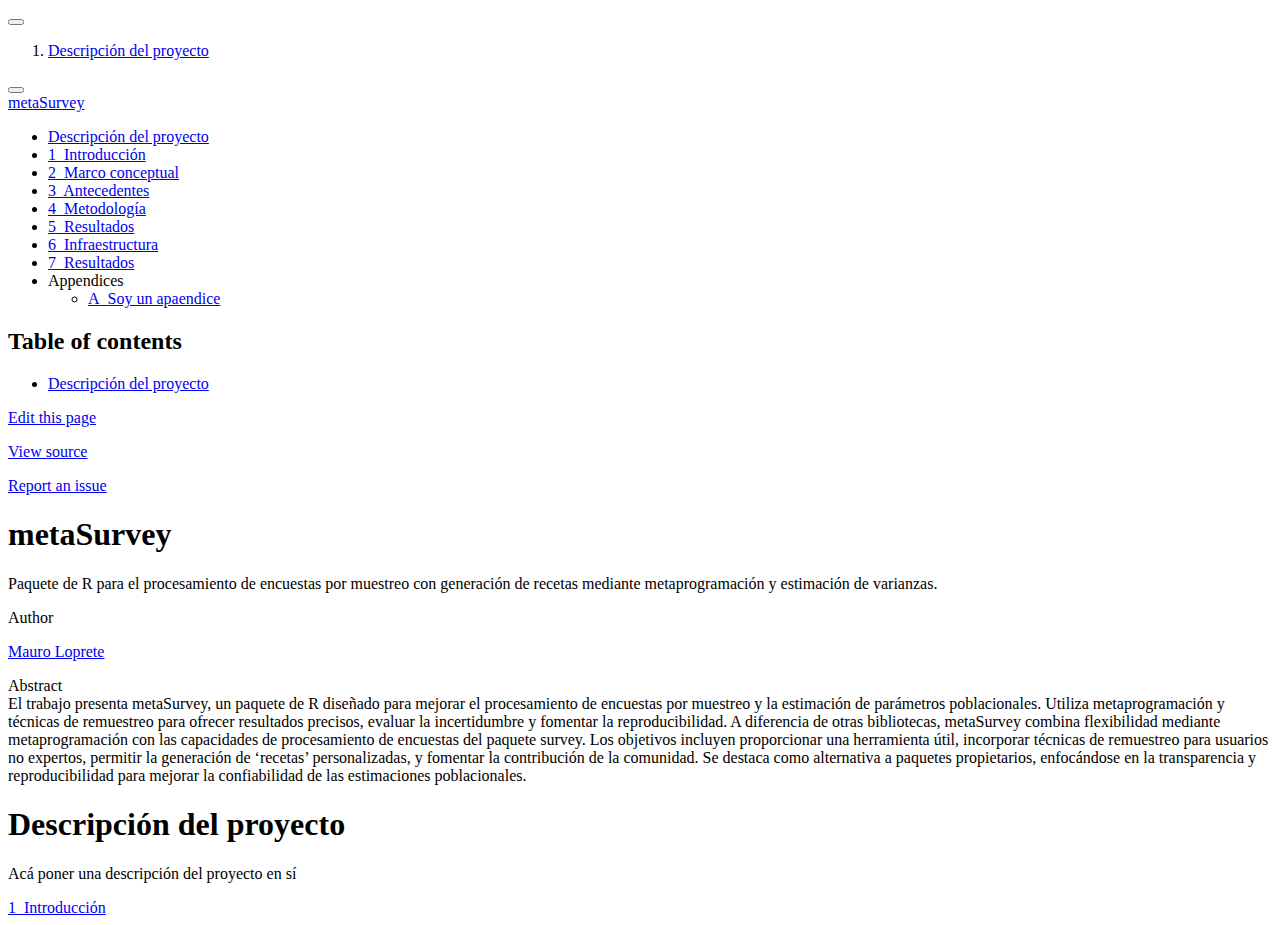
==== output/index.html @ ab483398 "Reestructura de capitulos y plantilla en español" ====
<!DOCTYPE html>
<html xmlns="http://www.w3.org/1999/xhtml" lang="en" xml:lang="en"><head>

<meta charset="utf-8">
<meta name="generator" content="quarto-1.3.433">

<meta name="viewport" content="width=device-width, initial-scale=1.0, user-scalable=yes">

<meta name="author" content="Mauro Loprete">

<title>metaSurvey</title>
<style>
code{white-space: pre-wrap;}
span.smallcaps{font-variant: small-caps;}
div.columns{display: flex; gap: min(4vw, 1.5em);}
div.column{flex: auto; overflow-x: auto;}
div.hanging-indent{margin-left: 1.5em; text-indent: -1.5em;}
ul.task-list{list-style: none;}
ul.task-list li input[type="checkbox"] {
  width: 0.8em;
  margin: 0 0.8em 0.2em -1em; /* quarto-specific, see https://github.com/quarto-dev/quarto-cli/issues/4556 */ 
  vertical-align: middle;
}
</style>


<script src="site_libs/quarto-nav/quarto-nav.js"></script>
<script src="site_libs/quarto-nav/headroom.min.js"></script>
<script src="site_libs/clipboard/clipboard.min.js"></script>
<script src="site_libs/quarto-search/autocomplete.umd.js"></script>
<script src="site_libs/quarto-search/fuse.min.js"></script>
<script src="site_libs/quarto-search/quarto-search.js"></script>
<meta name="quarto:offset" content="./">
<link href="./chapters/chapter1.html" rel="next">
<script src="site_libs/quarto-html/quarto.js"></script>
<script src="site_libs/quarto-html/popper.min.js"></script>
<script src="site_libs/quarto-html/tippy.umd.min.js"></script>
<script src="site_libs/quarto-html/anchor.min.js"></script>
<link href="site_libs/quarto-html/tippy.css" rel="stylesheet">
<link href="site_libs/quarto-html/quarto-syntax-highlighting.css" rel="stylesheet" id="quarto-text-highlighting-styles">
<script src="site_libs/bootstrap/bootstrap.min.js"></script>
<link href="site_libs/bootstrap/bootstrap-icons.css" rel="stylesheet">
<link href="site_libs/bootstrap/bootstrap.min.css" rel="stylesheet" id="quarto-bootstrap" data-mode="light">
<script id="quarto-search-options" type="application/json">{
  "location": "sidebar",
  "copy-button": false,
  "collapse-after": 3,
  "panel-placement": "start",
  "type": "textbox",
  "limit": 20,
  "language": {
    "search-no-results-text": "No results",
    "search-matching-documents-text": "matching documents",
    "search-copy-link-title": "Copy link to search",
    "search-hide-matches-text": "Hide additional matches",
    "search-more-match-text": "more match in this document",
    "search-more-matches-text": "more matches in this document",
    "search-clear-button-title": "Clear",
    "search-detached-cancel-button-title": "Cancel",
    "search-submit-button-title": "Submit",
    "search-label": "Search"
  }
}</script>


</head>

<body class="nav-sidebar floating">

<div id="quarto-search-results"></div>
  <header id="quarto-header" class="headroom fixed-top">
  <nav class="quarto-secondary-nav">
    <div class="container-fluid d-flex">
      <button type="button" class="quarto-btn-toggle btn" data-bs-toggle="collapse" data-bs-target="#quarto-sidebar,#quarto-sidebar-glass" aria-controls="quarto-sidebar" aria-expanded="false" aria-label="Toggle sidebar navigation" onclick="if (window.quartoToggleHeadroom) { window.quartoToggleHeadroom(); }">
        <i class="bi bi-layout-text-sidebar-reverse"></i>
      </button>
      <nav class="quarto-page-breadcrumbs" aria-label="breadcrumb"><ol class="breadcrumb"><li class="breadcrumb-item"><a href="./index.html">Descripción del proyecto</a></li></ol></nav>
      <a class="flex-grow-1" role="button" data-bs-toggle="collapse" data-bs-target="#quarto-sidebar,#quarto-sidebar-glass" aria-controls="quarto-sidebar" aria-expanded="false" aria-label="Toggle sidebar navigation" onclick="if (window.quartoToggleHeadroom) { window.quartoToggleHeadroom(); }">      
      </a>
      <button type="button" class="btn quarto-search-button" aria-label="" onclick="window.quartoOpenSearch();">
        <i class="bi bi-search"></i>
      </button>
    </div>
  </nav>
</header>
<!-- content -->
<div id="quarto-content" class="quarto-container page-columns page-rows-contents page-layout-article">
<!-- sidebar -->
  <nav id="quarto-sidebar" class="sidebar collapse collapse-horizontal sidebar-navigation floating overflow-auto">
    <div class="pt-lg-2 mt-2 text-left sidebar-header">
    <div class="sidebar-title mb-0 py-0">
      <a href="./">metaSurvey</a> 
        <div class="sidebar-tools-main">
    <a href="https://github.com/metaSurveyR" rel="" title="Source Code" class="quarto-navigation-tool px-1" aria-label="Source Code"><i class="bi bi-github"></i></a>
    <a href="./metaSurvey.pdf" rel="" title="Download PDF" class="quarto-navigation-tool px-1" aria-label="Download PDF"><i class="bi bi-file-pdf"></i></a>
</div>
    </div>
      </div>
        <div class="mt-2 flex-shrink-0 align-items-center">
        <div class="sidebar-search">
        <div id="quarto-search" class="" title="Search"></div>
        </div>
        </div>
    <div class="sidebar-menu-container"> 
    <ul class="list-unstyled mt-1">
        <li class="sidebar-item">
  <div class="sidebar-item-container"> 
  <a href="./index.html" class="sidebar-item-text sidebar-link active">
 <span class="menu-text">Descripción del proyecto</span></a>
  </div>
</li>
        <li class="sidebar-item">
  <div class="sidebar-item-container"> 
  <a href="./chapters/chapter1.html" class="sidebar-item-text sidebar-link">
 <span class="menu-text"><span class="chapter-number">1</span>&nbsp; <span class="chapter-title">Introducción</span></span></a>
  </div>
</li>
        <li class="sidebar-item">
  <div class="sidebar-item-container"> 
  <a href="./chapters/chapter2.html" class="sidebar-item-text sidebar-link">
 <span class="menu-text"><span class="chapter-number">2</span>&nbsp; <span class="chapter-title">Marco conceptual</span></span></a>
  </div>
</li>
        <li class="sidebar-item">
  <div class="sidebar-item-container"> 
  <a href="./chapters/chapter3.html" class="sidebar-item-text sidebar-link">
 <span class="menu-text"><span class="chapter-number">3</span>&nbsp; <span class="chapter-title">Antecedentes</span></span></a>
  </div>
</li>
        <li class="sidebar-item">
  <div class="sidebar-item-container"> 
  <a href="./chapters/chapter4.html" class="sidebar-item-text sidebar-link">
 <span class="menu-text"><span class="chapter-number">4</span>&nbsp; <span class="chapter-title">Metodología</span></span></a>
  </div>
</li>
        <li class="sidebar-item">
  <div class="sidebar-item-container"> 
  <a href="./chapters/chapter5.html" class="sidebar-item-text sidebar-link">
 <span class="menu-text"><span class="chapter-number">5</span>&nbsp; <span class="chapter-title">Resultados</span></span></a>
  </div>
</li>
        <li class="sidebar-item">
  <div class="sidebar-item-container"> 
  <a href="./chapters/chapter6.html" class="sidebar-item-text sidebar-link">
 <span class="menu-text"><span class="chapter-number">6</span>&nbsp; <span class="chapter-title">Infraestructura</span></span></a>
  </div>
</li>
        <li class="sidebar-item">
  <div class="sidebar-item-container"> 
  <a href="./chapters/chapter7.html" class="sidebar-item-text sidebar-link">
 <span class="menu-text"><span class="chapter-number">7</span>&nbsp; <span class="chapter-title">Resultados</span></span></a>
  </div>
</li>
        <li class="sidebar-item sidebar-item-section">
      <div class="sidebar-item-container"> 
            <a class="sidebar-item-text sidebar-link text-start" data-bs-toggle="collapse" data-bs-target="#quarto-sidebar-section-1" aria-expanded="true">
 <span class="menu-text">Appendices</span></a>
          <a class="sidebar-item-toggle text-start" data-bs-toggle="collapse" data-bs-target="#quarto-sidebar-section-1" aria-expanded="true" aria-label="Toggle section">
            <i class="bi bi-chevron-right ms-2"></i>
          </a> 
      </div>
      <ul id="quarto-sidebar-section-1" class="collapse list-unstyled sidebar-section depth1 show">  
          <li class="sidebar-item">
  <div class="sidebar-item-container"> 
  <a href="./Appendices/AppendixA.html" class="sidebar-item-text sidebar-link">
 <span class="menu-text"><span class="chapter-number">A</span>&nbsp; <span class="chapter-title">Soy un apaendice</span></span></a>
  </div>
</li>
      </ul>
  </li>
    </ul>
    </div>
</nav>
<div id="quarto-sidebar-glass" data-bs-toggle="collapse" data-bs-target="#quarto-sidebar,#quarto-sidebar-glass"></div>
<!-- margin-sidebar -->
    <div id="quarto-margin-sidebar" class="sidebar margin-sidebar">
        <nav id="TOC" role="doc-toc" class="toc-active">
    <h2 id="toc-title">Table of contents</h2>
   
  <ul>
  <li><a href="#sec-intro" id="toc-sec-intro" class="nav-link active" data-scroll-target="#sec-intro">Descripción del proyecto</a></li>
  </ul>
<div class="toc-actions"><div><i class="bi bi-github"></i></div><div class="action-links"><p><a href="https://github.com/metaSurveyR/edit/main/index.qmd" class="toc-action">Edit this page</a></p><p><a href="https://github.com/metaSurveyR/blob/main/index.qmd" class="toc-action">View source</a></p><p><a href="https://github.com/metaSurveyR/issues/new" class="toc-action">Report an issue</a></p></div></div></nav>
    </div>
<!-- main -->
<main class="content" id="quarto-document-content">

<header id="title-block-header" class="quarto-title-block default">
<div class="quarto-title">
<h1 class="title">metaSurvey</h1>
<p class="subtitle lead">Paquete de R para el procesamiento de encuestas por muestreo con generación de recetas mediante metaprogramación y estimación de varianzas.</p>
</div>



<div class="quarto-title-meta">

    <div>
    <div class="quarto-title-meta-heading">Author</div>
    <div class="quarto-title-meta-contents">
             <p><a href="http://www.janedoe.com">Mauro Loprete</a> </p>
          </div>
  </div>
    
  
    
  </div>
  
<div>
  <div class="abstract">
    <div class="abstract-title">Abstract</div>
    El trabajo presenta metaSurvey, un paquete de R diseñado para mejorar el procesamiento de encuestas por muestreo y la estimación de parámetros poblacionales. Utiliza metaprogramación y técnicas de remuestreo para ofrecer resultados precisos, evaluar la incertidumbre y fomentar la reproducibilidad. A diferencia de otras bibliotecas, metaSurvey combina flexibilidad mediante metaprogramación con las capacidades de procesamiento de encuestas del paquete survey. Los objetivos incluyen proporcionar una herramienta útil, incorporar técnicas de remuestreo para usuarios no expertos, permitir la generación de ‘recetas’ personalizadas, y fomentar la contribución de la comunidad. Se destaca como alternativa a paquetes propietarios, enfocándose en la transparencia y reproducibilidad para mejorar la confiabilidad de las estimaciones poblacionales.
  </div>
</div>

</header>

<section id="sec-intro" class="level1 unnumbered">
<h1 class="unnumbered">Descripción del proyecto</h1>
<p>Acá poner una descripción del proyecto en sí</p>


</section>

</main> <!-- /main -->
<script id="quarto-html-after-body" type="application/javascript">
window.document.addEventListener("DOMContentLoaded", function (event) {
  const toggleBodyColorMode = (bsSheetEl) => {
    const mode = bsSheetEl.getAttribute("data-mode");
    const bodyEl = window.document.querySelector("body");
    if (mode === "dark") {
      bodyEl.classList.add("quarto-dark");
      bodyEl.classList.remove("quarto-light");
    } else {
      bodyEl.classList.add("quarto-light");
      bodyEl.classList.remove("quarto-dark");
    }
  }
  const toggleBodyColorPrimary = () => {
    const bsSheetEl = window.document.querySelector("link#quarto-bootstrap");
    if (bsSheetEl) {
      toggleBodyColorMode(bsSheetEl);
    }
  }
  toggleBodyColorPrimary();  
  const icon = "";
  const anchorJS = new window.AnchorJS();
  anchorJS.options = {
    placement: 'right',
    icon: icon
  };
  anchorJS.add('.anchored');
  const isCodeAnnotation = (el) => {
    for (const clz of el.classList) {
      if (clz.startsWith('code-annotation-')) {                     
        return true;
      }
    }
    return false;
  }
  const clipboard = new window.ClipboardJS('.code-copy-button', {
    text: function(trigger) {
      const codeEl = trigger.previousElementSibling.cloneNode(true);
      for (const childEl of codeEl.children) {
        if (isCodeAnnotation(childEl)) {
          childEl.remove();
        }
      }
      return codeEl.innerText;
    }
  });
  clipboard.on('success', function(e) {
    // button target
    const button = e.trigger;
    // don't keep focus
    button.blur();
    // flash "checked"
    button.classList.add('code-copy-button-checked');
    var currentTitle = button.getAttribute("title");
    button.setAttribute("title", "Copied!");
    let tooltip;
    if (window.bootstrap) {
      button.setAttribute("data-bs-toggle", "tooltip");
      button.setAttribute("data-bs-placement", "left");
      button.setAttribute("data-bs-title", "Copied!");
      tooltip = new bootstrap.Tooltip(button, 
        { trigger: "manual", 
          customClass: "code-copy-button-tooltip",
          offset: [0, -8]});
      tooltip.show();    
    }
    setTimeout(function() {
      if (tooltip) {
        tooltip.hide();
        button.removeAttribute("data-bs-title");
        button.removeAttribute("data-bs-toggle");
        button.removeAttribute("data-bs-placement");
      }
      button.setAttribute("title", currentTitle);
      button.classList.remove('code-copy-button-checked');
    }, 1000);
    // clear code selection
    e.clearSelection();
  });
  function tippyHover(el, contentFn) {
    const config = {
      allowHTML: true,
      content: contentFn,
      maxWidth: 500,
      delay: 100,
      arrow: false,
      appendTo: function(el) {
          return el.parentElement;
      },
      interactive: true,
      interactiveBorder: 10,
      theme: 'quarto',
      placement: 'bottom-start'
    };
    window.tippy(el, config); 
  }
  const noterefs = window.document.querySelectorAll('a[role="doc-noteref"]');
  for (var i=0; i<noterefs.length; i++) {
    const ref = noterefs[i];
    tippyHover(ref, function() {
      // use id or data attribute instead here
      let href = ref.getAttribute('data-footnote-href') || ref.getAttribute('href');
      try { href = new URL(href).hash; } catch {}
      const id = href.replace(/^#\/?/, "");
      const note = window.document.getElementById(id);
      return note.innerHTML;
    });
  }
      let selectedAnnoteEl;
      const selectorForAnnotation = ( cell, annotation) => {
        let cellAttr = 'data-code-cell="' + cell + '"';
        let lineAttr = 'data-code-annotation="' +  annotation + '"';
        const selector = 'span[' + cellAttr + '][' + lineAttr + ']';
        return selector;
      }
      const selectCodeLines = (annoteEl) => {
        const doc = window.document;
        const targetCell = annoteEl.getAttribute("data-target-cell");
        const targetAnnotation = annoteEl.getAttribute("data-target-annotation");
        const annoteSpan = window.document.querySelector(selectorForAnnotation(targetCell, targetAnnotation));
        const lines = annoteSpan.getAttribute("data-code-lines").split(",");
        const lineIds = lines.map((line) => {
          return targetCell + "-" + line;
        })
        let top = null;
        let height = null;
        let parent = null;
        if (lineIds.length > 0) {
            //compute the position of the single el (top and bottom and make a div)
            const el = window.document.getElementById(lineIds[0]);
            top = el.offsetTop;
            height = el.offsetHeight;
            parent = el.parentElement.parentElement;
          if (lineIds.length > 1) {
            const lastEl = window.document.getElementById(lineIds[lineIds.length - 1]);
            const bottom = lastEl.offsetTop + lastEl.offsetHeight;
            height = bottom - top;
          }
          if (top !== null && height !== null && parent !== null) {
            // cook up a div (if necessary) and position it 
            let div = window.document.getElementById("code-annotation-line-highlight");
            if (div === null) {
              div = window.document.createElement("div");
              div.setAttribute("id", "code-annotation-line-highlight");
              div.style.position = 'absolute';
              parent.appendChild(div);
            }
            div.style.top = top - 2 + "px";
            div.style.height = height + 4 + "px";
            let gutterDiv = window.document.getElementById("code-annotation-line-highlight-gutter");
            if (gutterDiv === null) {
              gutterDiv = window.document.createElement("div");
              gutterDiv.setAttribute("id", "code-annotation-line-highlight-gutter");
              gutterDiv.style.position = 'absolute';
              const codeCell = window.document.getElementById(targetCell);
              const gutter = codeCell.querySelector('.code-annotation-gutter');
              gutter.appendChild(gutterDiv);
            }
            gutterDiv.style.top = top - 2 + "px";
            gutterDiv.style.height = height + 4 + "px";
          }
          selectedAnnoteEl = annoteEl;
        }
      };
      const unselectCodeLines = () => {
        const elementsIds = ["code-annotation-line-highlight", "code-annotation-line-highlight-gutter"];
        elementsIds.forEach((elId) => {
          const div = window.document.getElementById(elId);
          if (div) {
            div.remove();
          }
        });
        selectedAnnoteEl = undefined;
      };
      // Attach click handler to the DT
      const annoteDls = window.document.querySelectorAll('dt[data-target-cell]');
      for (const annoteDlNode of annoteDls) {
        annoteDlNode.addEventListener('click', (event) => {
          const clickedEl = event.target;
          if (clickedEl !== selectedAnnoteEl) {
            unselectCodeLines();
            const activeEl = window.document.querySelector('dt[data-target-cell].code-annotation-active');
            if (activeEl) {
              activeEl.classList.remove('code-annotation-active');
            }
            selectCodeLines(clickedEl);
            clickedEl.classList.add('code-annotation-active');
          } else {
            // Unselect the line
            unselectCodeLines();
            clickedEl.classList.remove('code-annotation-active');
          }
        });
      }
  const findCites = (el) => {
    const parentEl = el.parentElement;
    if (parentEl) {
      const cites = parentEl.dataset.cites;
      if (cites) {
        return {
          el,
          cites: cites.split(' ')
        };
      } else {
        return findCites(el.parentElement)
      }
    } else {
      return undefined;
    }
  };
  var bibliorefs = window.document.querySelectorAll('a[role="doc-biblioref"]');
  for (var i=0; i<bibliorefs.length; i++) {
    const ref = bibliorefs[i];
    const citeInfo = findCites(ref);
    if (citeInfo) {
      tippyHover(citeInfo.el, function() {
        var popup = window.document.createElement('div');
        citeInfo.cites.forEach(function(cite) {
          var citeDiv = window.document.createElement('div');
          citeDiv.classList.add('hanging-indent');
          citeDiv.classList.add('csl-entry');
          var biblioDiv = window.document.getElementById('ref-' + cite);
          if (biblioDiv) {
            citeDiv.innerHTML = biblioDiv.innerHTML;
          }
          popup.appendChild(citeDiv);
        });
        return popup.innerHTML;
      });
    }
  }
});
</script>
<nav class="page-navigation">
  <div class="nav-page nav-page-previous">
  </div>
  <div class="nav-page nav-page-next">
      <a href="./chapters/chapter1.html" class="pagination-link">
        <span class="nav-page-text"><span class="chapter-number">1</span>&nbsp; <span class="chapter-title">Introducción</span></span> <i class="bi bi-arrow-right-short"></i>
      </a>
  </div>
</nav>
</div> <!-- /content -->



</body></html>
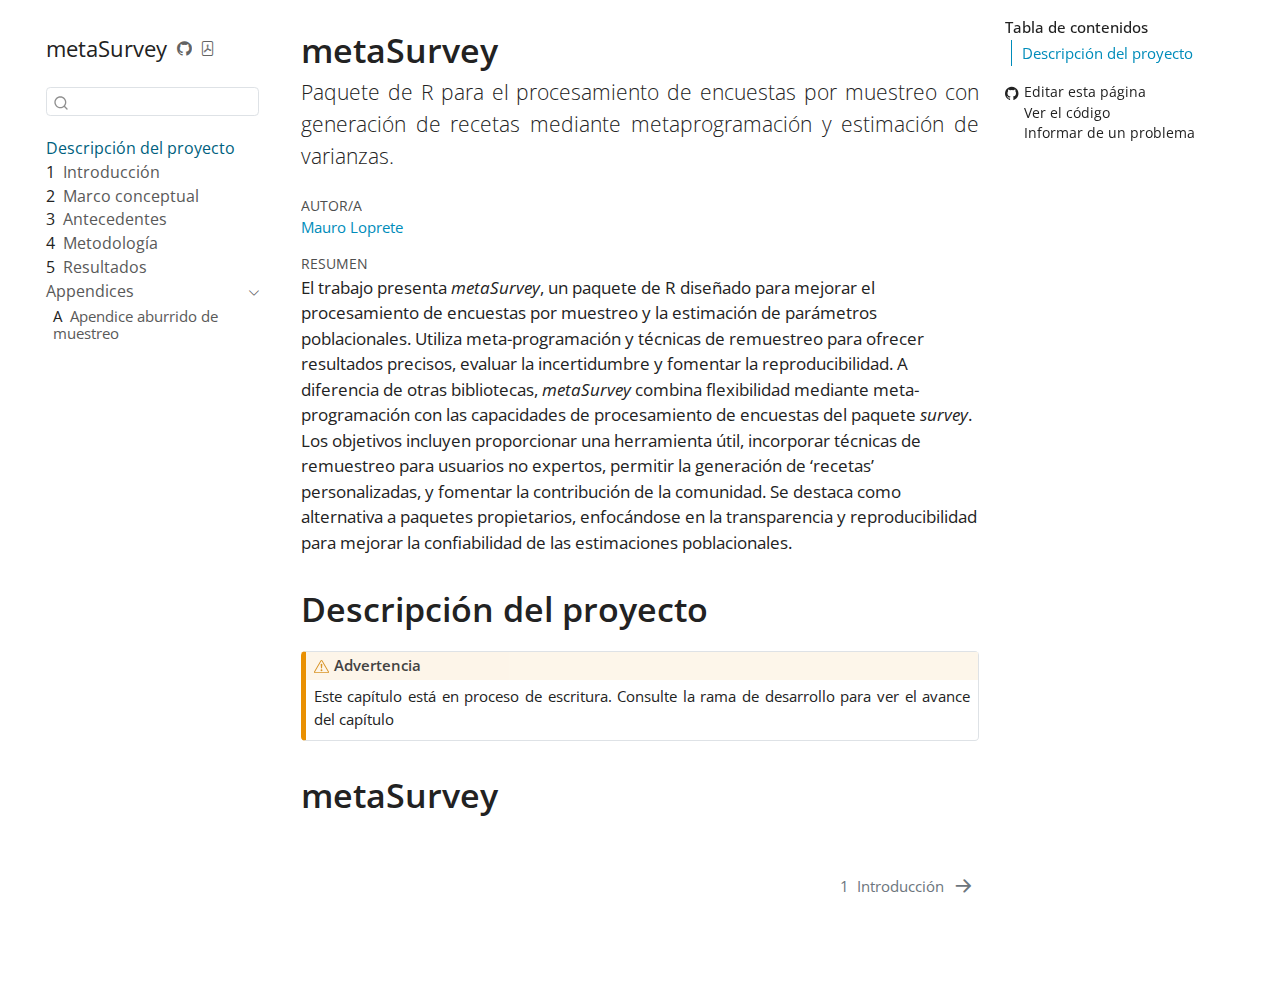
==== commit 5741115b: "Correcciones" ====
--- a/output/index.html
+++ b/output/index.html
@@ -1,8 +1,8 @@
 <!DOCTYPE html>
-<html xmlns="http://www.w3.org/1999/xhtml" lang="en" xml:lang="en"><head>
+<html xmlns="http://www.w3.org/1999/xhtml" lang="es" xml:lang="es"><head>
 
 <meta charset="utf-8">
-<meta name="generator" content="quarto-1.3.433">
+<meta name="generator" content="quarto-1.5.55">
 
 <meta name="viewport" content="width=device-width, initial-scale=1.0, user-scalable=yes">
 
@@ -47,18 +47,25 @@
   "collapse-after": 3,
   "panel-placement": "start",
   "type": "textbox",
-  "limit": 20,
+  "limit": 50,
+  "keyboard-shortcut": [
+    "f",
+    "/",
+    "s"
+  ],
+  "show-item-context": false,
   "language": {
-    "search-no-results-text": "No results",
-    "search-matching-documents-text": "matching documents",
-    "search-copy-link-title": "Copy link to search",
-    "search-hide-matches-text": "Hide additional matches",
-    "search-more-match-text": "more match in this document",
-    "search-more-matches-text": "more matches in this document",
-    "search-clear-button-title": "Clear",
-    "search-detached-cancel-button-title": "Cancel",
-    "search-submit-button-title": "Submit",
-    "search-label": "Search"
+    "search-no-results-text": "Sin resultados",
+    "search-matching-documents-text": "documentos encontrados",
+    "search-copy-link-title": "Copiar el enlace en la búsqueda",
+    "search-hide-matches-text": "Ocultar resultados adicionales",
+    "search-more-match-text": "resultado adicional en este documento",
+    "search-more-matches-text": "resultados adicionales en este documento",
+    "search-clear-button-title": "Borrar",
+    "search-text-placeholder": "",
+    "search-detached-cancel-button-title": "Cancelar",
+    "search-submit-button-title": "Enviar",
+    "search-label": "Buscar"
   }
 }</script>
 
@@ -71,13 +78,13 @@
   <header id="quarto-header" class="headroom fixed-top">
   <nav class="quarto-secondary-nav">
     <div class="container-fluid d-flex">
-      <button type="button" class="quarto-btn-toggle btn" data-bs-toggle="collapse" data-bs-target="#quarto-sidebar,#quarto-sidebar-glass" aria-controls="quarto-sidebar" aria-expanded="false" aria-label="Toggle sidebar navigation" onclick="if (window.quartoToggleHeadroom) { window.quartoToggleHeadroom(); }">
+      <button type="button" class="quarto-btn-toggle btn" data-bs-toggle="collapse" role="button" data-bs-target=".quarto-sidebar-collapse-item" aria-controls="quarto-sidebar" aria-expanded="false" aria-label="Alternar barra lateral" onclick="if (window.quartoToggleHeadroom) { window.quartoToggleHeadroom(); }">
         <i class="bi bi-layout-text-sidebar-reverse"></i>
       </button>
-      <nav class="quarto-page-breadcrumbs" aria-label="breadcrumb"><ol class="breadcrumb"><li class="breadcrumb-item"><a href="./index.html">Descripción del proyecto</a></li></ol></nav>
-      <a class="flex-grow-1" role="button" data-bs-toggle="collapse" data-bs-target="#quarto-sidebar,#quarto-sidebar-glass" aria-controls="quarto-sidebar" aria-expanded="false" aria-label="Toggle sidebar navigation" onclick="if (window.quartoToggleHeadroom) { window.quartoToggleHeadroom(); }">      
-      </a>
-      <button type="button" class="btn quarto-search-button" aria-label="" onclick="window.quartoOpenSearch();">
+        <nav class="quarto-page-breadcrumbs" aria-label="breadcrumb"><ol class="breadcrumb"><li class="breadcrumb-item"><a href="./index.html">Descripción del proyecto</a></li></ol></nav>
+        <a class="flex-grow-1" role="navigation" data-bs-toggle="collapse" data-bs-target=".quarto-sidebar-collapse-item" aria-controls="quarto-sidebar" aria-expanded="false" aria-label="Alternar barra lateral" onclick="if (window.quartoToggleHeadroom) { window.quartoToggleHeadroom(); }">      
+        </a>
+      <button type="button" class="btn quarto-search-button" aria-label="Buscar" onclick="window.quartoOpenSearch();">
         <i class="bi bi-search"></i>
       </button>
     </div>
@@ -86,19 +93,19 @@
 <!-- content -->
 <div id="quarto-content" class="quarto-container page-columns page-rows-contents page-layout-article">
 <!-- sidebar -->
-  <nav id="quarto-sidebar" class="sidebar collapse collapse-horizontal sidebar-navigation floating overflow-auto">
+  <nav id="quarto-sidebar" class="sidebar collapse collapse-horizontal quarto-sidebar-collapse-item sidebar-navigation floating overflow-auto">
     <div class="pt-lg-2 mt-2 text-left sidebar-header">
     <div class="sidebar-title mb-0 py-0">
       <a href="./">metaSurvey</a> 
         <div class="sidebar-tools-main">
-    <a href="https://github.com/metaSurveyR" rel="" title="Source Code" class="quarto-navigation-tool px-1" aria-label="Source Code"><i class="bi bi-github"></i></a>
-    <a href="./metaSurvey.pdf" rel="" title="Download PDF" class="quarto-navigation-tool px-1" aria-label="Download PDF"><i class="bi bi-file-pdf"></i></a>
+    <a href="https://github.com/metaSurveyR/informe_tfg" title="Source Code" class="quarto-navigation-tool px-1" aria-label="Source Code"><i class="bi bi-github"></i></a>
+    <a href="./metaSurvey.pdf" title="Download PDF" class="quarto-navigation-tool px-1" aria-label="Download PDF"><i class="bi bi-file-pdf"></i></a>
 </div>
     </div>
       </div>
         <div class="mt-2 flex-shrink-0 align-items-center">
         <div class="sidebar-search">
-        <div id="quarto-search" class="" title="Search"></div>
+        <div id="quarto-search" class="" title="Buscar"></div>
         </div>
         </div>
     <div class="sidebar-menu-container"> 
@@ -139,23 +146,11 @@
  <span class="menu-text"><span class="chapter-number">5</span>&nbsp; <span class="chapter-title">Resultados</span></span></a>
   </div>
 </li>
-        <li class="sidebar-item">
-  <div class="sidebar-item-container"> 
-  <a href="./chapters/chapter6.html" class="sidebar-item-text sidebar-link">
- <span class="menu-text"><span class="chapter-number">6</span>&nbsp; <span class="chapter-title">Infraestructura</span></span></a>
-  </div>
-</li>
-        <li class="sidebar-item">
-  <div class="sidebar-item-container"> 
-  <a href="./chapters/chapter7.html" class="sidebar-item-text sidebar-link">
- <span class="menu-text"><span class="chapter-number">7</span>&nbsp; <span class="chapter-title">Resultados</span></span></a>
-  </div>
-</li>
         <li class="sidebar-item sidebar-item-section">
       <div class="sidebar-item-container"> 
-            <a class="sidebar-item-text sidebar-link text-start" data-bs-toggle="collapse" data-bs-target="#quarto-sidebar-section-1" aria-expanded="true">
+            <a class="sidebar-item-text sidebar-link text-start" data-bs-toggle="collapse" data-bs-target="#quarto-sidebar-section-1" role="navigation" aria-expanded="true">
  <span class="menu-text">Appendices</span></a>
-          <a class="sidebar-item-toggle text-start" data-bs-toggle="collapse" data-bs-target="#quarto-sidebar-section-1" aria-expanded="true" aria-label="Toggle section">
+          <a class="sidebar-item-toggle text-start" data-bs-toggle="collapse" data-bs-target="#quarto-sidebar-section-1" role="navigation" aria-expanded="true" aria-label="Alternar sección">
             <i class="bi bi-chevron-right ms-2"></i>
           </a> 
       </div>
@@ -163,7 +158,7 @@
           <li class="sidebar-item">
   <div class="sidebar-item-container"> 
   <a href="./Appendices/AppendixA.html" class="sidebar-item-text sidebar-link">
- <span class="menu-text"><span class="chapter-number">A</span>&nbsp; <span class="chapter-title">Soy un apaendice</span></span></a>
+ <span class="menu-text"><span class="chapter-number">A</span>&nbsp; <span class="chapter-title">Apendice aburrido de muestreo</span></span></a>
   </div>
 </li>
       </ul>
@@ -171,16 +166,16 @@
     </ul>
     </div>
 </nav>
-<div id="quarto-sidebar-glass" data-bs-toggle="collapse" data-bs-target="#quarto-sidebar,#quarto-sidebar-glass"></div>
+<div id="quarto-sidebar-glass" class="quarto-sidebar-collapse-item" data-bs-toggle="collapse" data-bs-target=".quarto-sidebar-collapse-item"></div>
 <!-- margin-sidebar -->
     <div id="quarto-margin-sidebar" class="sidebar margin-sidebar">
         <nav id="TOC" role="doc-toc" class="toc-active">
-    <h2 id="toc-title">Table of contents</h2>
+    <h2 id="toc-title">Tabla de contenidos</h2>
    
   <ul>
   <li><a href="#sec-intro" id="toc-sec-intro" class="nav-link active" data-scroll-target="#sec-intro">Descripción del proyecto</a></li>
   </ul>
-<div class="toc-actions"><div><i class="bi bi-github"></i></div><div class="action-links"><p><a href="https://github.com/metaSurveyR/edit/main/index.qmd" class="toc-action">Edit this page</a></p><p><a href="https://github.com/metaSurveyR/blob/main/index.qmd" class="toc-action">View source</a></p><p><a href="https://github.com/metaSurveyR/issues/new" class="toc-action">Report an issue</a></p></div></div></nav>
+<div class="toc-actions"><ul><li><a href="https://github.com/metaSurveyR/informe_tfg/edit/main/index.qmd" class="toc-action"><i class="bi bi-github"></i>Editar esta página</a></li><li><a href="https://github.com/metaSurveyR/informe_tfg/blob/main/index.qmd" class="toc-action"><i class="bi empty"></i>Ver el código</a></li><li><a href="https://github.com/metaSurveyR/informe_tfg/issues/new" class="toc-action"><i class="bi empty"></i>Informar de un problema</a></li></ul></div></nav>
     </div>
 <!-- main -->
 <main class="content" id="quarto-document-content">
@@ -196,9 +191,9 @@
 <div class="quarto-title-meta">
 
     <div>
-    <div class="quarto-title-meta-heading">Author</div>
+    <div class="quarto-title-meta-heading">Autor/a</div>
     <div class="quarto-title-meta-contents">
-             <p><a href="http://www.janedoe.com">Mauro Loprete</a> </p>
+             <p><a href="www.mauroloprete.com">Mauro Loprete</a> </p>
           </div>
   </div>
     
@@ -208,16 +203,44 @@
   
 <div>
   <div class="abstract">
-    <div class="abstract-title">Abstract</div>
-    El trabajo presenta metaSurvey, un paquete de R diseñado para mejorar el procesamiento de encuestas por muestreo y la estimación de parámetros poblacionales. Utiliza metaprogramación y técnicas de remuestreo para ofrecer resultados precisos, evaluar la incertidumbre y fomentar la reproducibilidad. A diferencia de otras bibliotecas, metaSurvey combina flexibilidad mediante metaprogramación con las capacidades de procesamiento de encuestas del paquete survey. Los objetivos incluyen proporcionar una herramienta útil, incorporar técnicas de remuestreo para usuarios no expertos, permitir la generación de ‘recetas’ personalizadas, y fomentar la contribución de la comunidad. Se destaca como alternativa a paquetes propietarios, enfocándose en la transparencia y reproducibilidad para mejorar la confiabilidad de las estimaciones poblacionales.
-  </div>
-</div>
+    <div class="block-title">Resumen</div>
+    El trabajo presenta <em>metaSurvey</em>, un paquete de R diseñado para mejorar el procesamiento de encuestas por muestreo y la estimación de parámetros poblacionales. Utiliza meta-programación y técnicas de remuestreo para ofrecer resultados precisos, evaluar la incertidumbre y fomentar la reproducibilidad. A diferencia de otras bibliotecas, <em>metaSurvey</em> combina flexibilidad mediante meta-programación con las capacidades de procesamiento de encuestas del paquete <em>survey</em>. Los objetivos incluyen proporcionar una herramienta útil, incorporar técnicas de remuestreo para usuarios no expertos, permitir la generación de ‘recetas’ personalizadas, y fomentar la contribución de la comunidad. Se destaca como alternativa a paquetes propietarios, enfocándose en la transparencia y reproducibilidad para mejorar la confiabilidad de las estimaciones poblacionales.
+  </div>
+</div>
+
 
 </header>
 
+
+<div class="cell">
+<style type="text/css">
+p {
+  text-align: justify
+}
+</style>
+</div>
 <section id="sec-intro" class="level1 unnumbered">
 <h1 class="unnumbered">Descripción del proyecto</h1>
-<p>Acá poner una descripción del proyecto en sí</p>
+<div class="status">
+<div class="callout callout-style-default callout-warning callout-titled">
+<div class="callout-header d-flex align-content-center">
+<div class="callout-icon-container">
+<i class="callout-icon"></i>
+</div>
+<div class="callout-title-container flex-fill">
+Advertencia
+</div>
+</div>
+<div class="callout-body-container callout-body">
+<p>Este capítulo está en proceso de escritura. Consulte la rama de desarrollo para ver el avance del capítulo</p>
+</div>
+</div>
+</div>
+<div id="readme-content">
+<h1 id="metasurvey">
+metaSurvey
+</h1>
+</div>
 
 
 </section>
@@ -258,18 +281,7 @@
     }
     return false;
   }
-  const clipboard = new window.ClipboardJS('.code-copy-button', {
-    text: function(trigger) {
-      const codeEl = trigger.previousElementSibling.cloneNode(true);
-      for (const childEl of codeEl.children) {
-        if (isCodeAnnotation(childEl)) {
-          childEl.remove();
-        }
-      }
-      return codeEl.innerText;
-    }
-  });
-  clipboard.on('success', function(e) {
+  const onCopySuccess = function(e) {
     // button target
     const button = e.trigger;
     // don't keep focus
@@ -277,12 +289,12 @@
     // flash "checked"
     button.classList.add('code-copy-button-checked');
     var currentTitle = button.getAttribute("title");
-    button.setAttribute("title", "Copied!");
+    button.setAttribute("title", "Copiado");
     let tooltip;
     if (window.bootstrap) {
       button.setAttribute("data-bs-toggle", "tooltip");
       button.setAttribute("data-bs-placement", "left");
-      button.setAttribute("data-bs-title", "Copied!");
+      button.setAttribute("data-bs-title", "Copiado");
       tooltip = new bootstrap.Tooltip(button, 
         { trigger: "manual", 
           customClass: "code-copy-button-tooltip",
@@ -301,11 +313,50 @@
     }, 1000);
     // clear code selection
     e.clearSelection();
+  }
+  const getTextToCopy = function(trigger) {
+      const codeEl = trigger.previousElementSibling.cloneNode(true);
+      for (const childEl of codeEl.children) {
+        if (isCodeAnnotation(childEl)) {
+          childEl.remove();
+        }
+      }
+      return codeEl.innerText;
+  }
+  const clipboard = new window.ClipboardJS('.code-copy-button:not([data-in-quarto-modal])', {
+    text: getTextToCopy
   });
-  function tippyHover(el, contentFn) {
+  clipboard.on('success', onCopySuccess);
+  if (window.document.getElementById('quarto-embedded-source-code-modal')) {
+    // For code content inside modals, clipBoardJS needs to be initialized with a container option
+    // TODO: Check when it could be a function (https://github.com/zenorocha/clipboard.js/issues/860)
+    const clipboardModal = new window.ClipboardJS('.code-copy-button[data-in-quarto-modal]', {
+      text: getTextToCopy,
+      container: window.document.getElementById('quarto-embedded-source-code-modal')
+    });
+    clipboardModal.on('success', onCopySuccess);
+  }
+    var localhostRegex = new RegExp(/^(?:http|https):\/\/localhost\:?[0-9]*\//);
+    var mailtoRegex = new RegExp(/^mailto:/);
+      var filterRegex = new RegExp("https:\/\/github\.com\/metaSurveyR\/metaSurvey");
+    var isInternal = (href) => {
+        return filterRegex.test(href) || localhostRegex.test(href) || mailtoRegex.test(href);
+    }
+    // Inspect non-navigation links and adorn them if external
+ 	var links = window.document.querySelectorAll('a[href]:not(.nav-link):not(.navbar-brand):not(.toc-action):not(.sidebar-link):not(.sidebar-item-toggle):not(.pagination-link):not(.no-external):not([aria-hidden]):not(.dropdown-item):not(.quarto-navigation-tool):not(.about-link)');
+    for (var i=0; i<links.length; i++) {
+      const link = links[i];
+      if (!isInternal(link.href)) {
+        // undo the damage that might have been done by quarto-nav.js in the case of
+        // links that we want to consider external
+        if (link.dataset.originalHref !== undefined) {
+          link.href = link.dataset.originalHref;
+        }
+      }
+    }
+  function tippyHover(el, contentFn, onTriggerFn, onUntriggerFn) {
     const config = {
       allowHTML: true,
-      content: contentFn,
       maxWidth: 500,
       delay: 100,
       arrow: false,
@@ -315,8 +366,17 @@
       interactive: true,
       interactiveBorder: 10,
       theme: 'quarto',
-      placement: 'bottom-start'
+      placement: 'bottom-start',
     };
+    if (contentFn) {
+      config.content = contentFn;
+    }
+    if (onTriggerFn) {
+      config.onTrigger = onTriggerFn;
+    }
+    if (onUntriggerFn) {
+      config.onUntrigger = onUntriggerFn;
+    }
     window.tippy(el, config); 
   }
   const noterefs = window.document.querySelectorAll('a[role="doc-noteref"]');
@@ -328,7 +388,130 @@
       try { href = new URL(href).hash; } catch {}
       const id = href.replace(/^#\/?/, "");
       const note = window.document.getElementById(id);
-      return note.innerHTML;
+      if (note) {
+        return note.innerHTML;
+      } else {
+        return "";
+      }
+    });
+  }
+  const xrefs = window.document.querySelectorAll('a.quarto-xref');
+  const processXRef = (id, note) => {
+    // Strip column container classes
+    const stripColumnClz = (el) => {
+      el.classList.remove("page-full", "page-columns");
+      if (el.children) {
+        for (const child of el.children) {
+          stripColumnClz(child);
+        }
+      }
+    }
+    stripColumnClz(note)
+    if (id === null || id.startsWith('sec-')) {
+      // Special case sections, only their first couple elements
+      const container = document.createElement("div");
+      if (note.children && note.children.length > 2) {
+        container.appendChild(note.children[0].cloneNode(true));
+        for (let i = 1; i < note.children.length; i++) {
+          const child = note.children[i];
+          if (child.tagName === "P" && child.innerText === "") {
+            continue;
+          } else {
+            container.appendChild(child.cloneNode(true));
+            break;
+          }
+        }
+        if (window.Quarto?.typesetMath) {
+          window.Quarto.typesetMath(container);
+        }
+        return container.innerHTML
+      } else {
+        if (window.Quarto?.typesetMath) {
+          window.Quarto.typesetMath(note);
+        }
+        return note.innerHTML;
+      }
+    } else {
+      // Remove any anchor links if they are present
+      const anchorLink = note.querySelector('a.anchorjs-link');
+      if (anchorLink) {
+        anchorLink.remove();
+      }
+      if (window.Quarto?.typesetMath) {
+        window.Quarto.typesetMath(note);
+      }
+      // TODO in 1.5, we should make sure this works without a callout special case
+      if (note.classList.contains("callout")) {
+        return note.outerHTML;
+      } else {
+        return note.innerHTML;
+      }
+    }
+  }
+  for (var i=0; i<xrefs.length; i++) {
+    const xref = xrefs[i];
+    tippyHover(xref, undefined, function(instance) {
+      instance.disable();
+      let url = xref.getAttribute('href');
+      let hash = undefined; 
+      if (url.startsWith('#')) {
+        hash = url;
+      } else {
+        try { hash = new URL(url).hash; } catch {}
+      }
+      if (hash) {
+        const id = hash.replace(/^#\/?/, "");
+        const note = window.document.getElementById(id);
+        if (note !== null) {
+          try {
+            const html = processXRef(id, note.cloneNode(true));
+            instance.setContent(html);
+          } finally {
+            instance.enable();
+            instance.show();
+          }
+        } else {
+          // See if we can fetch this
+          fetch(url.split('#')[0])
+          .then(res => res.text())
+          .then(html => {
+            const parser = new DOMParser();
+            const htmlDoc = parser.parseFromString(html, "text/html");
+            const note = htmlDoc.getElementById(id);
+            if (note !== null) {
+              const html = processXRef(id, note);
+              instance.setContent(html);
+            } 
+          }).finally(() => {
+            instance.enable();
+            instance.show();
+          });
+        }
+      } else {
+        // See if we can fetch a full url (with no hash to target)
+        // This is a special case and we should probably do some content thinning / targeting
+        fetch(url)
+        .then(res => res.text())
+        .then(html => {
+          const parser = new DOMParser();
+          const htmlDoc = parser.parseFromString(html, "text/html");
+          const note = htmlDoc.querySelector('main.content');
+          if (note !== null) {
+            // This should only happen for chapter cross references
+            // (since there is no id in the URL)
+            // remove the first header
+            if (note.children.length > 0 && note.children[0].tagName === "HEADER") {
+              note.children[0].remove();
+            }
+            const html = processXRef(null, note);
+            instance.setContent(html);
+          } 
+        }).finally(() => {
+          instance.enable();
+          instance.show();
+        });
+      }
+    }, function(instance) {
     });
   }
       let selectedAnnoteEl;
@@ -372,6 +555,7 @@
             }
             div.style.top = top - 2 + "px";
             div.style.height = height + 4 + "px";
+            div.style.left = 0;
             let gutterDiv = window.document.getElementById("code-annotation-line-highlight-gutter");
             if (gutterDiv === null) {
               gutterDiv = window.document.createElement("div");
@@ -397,6 +581,32 @@
         });
         selectedAnnoteEl = undefined;
       };
+        // Handle positioning of the toggle
+    window.addEventListener(
+      "resize",
+      throttle(() => {
+        elRect = undefined;
+        if (selectedAnnoteEl) {
+          selectCodeLines(selectedAnnoteEl);
+        }
+      }, 10)
+    );
+    function throttle(fn, ms) {
+    let throttle = false;
+    let timer;
+      return (...args) => {
+        if(!throttle) { // first call gets through
+            fn.apply(this, args);
+            throttle = true;
+        } else { // all the others get throttled
+            if(timer) clearTimeout(timer); // cancel #2
+            timer = setTimeout(() => {
+              fn.apply(this, args);
+              timer = throttle = false;
+            }, ms);
+        }
+      };
+    }
       // Attach click handler to the DT
       const annoteDls = window.document.querySelectorAll('dt[data-target-cell]');
       for (const annoteDlNode of annoteDls) {
@@ -460,7 +670,7 @@
   <div class="nav-page nav-page-previous">
   </div>
   <div class="nav-page nav-page-next">
-      <a href="./chapters/chapter1.html" class="pagination-link">
+      <a href="./chapters/chapter1.html" class="pagination-link" aria-label="Introducción">
         <span class="nav-page-text"><span class="chapter-number">1</span>&nbsp; <span class="chapter-title">Introducción</span></span> <i class="bi bi-arrow-right-short"></i>
       </a>
   </div>
@@ -469,4 +679,5 @@
 
 
 
-</body></html>+
+<footer class="footer"><div class="nav-footer"><div class="nav-footer-center"><div class="toc-actions d-sm-block d-md-none"><ul><li><a href="https://github.com/metaSurveyR/informe_tfg/edit/main/index.qmd" class="toc-action"><i class="bi bi-github"></i>Editar esta página</a></li><li><a href="https://github.com/metaSurveyR/informe_tfg/blob/main/index.qmd" class="toc-action"><i class="bi empty"></i>Ver el código</a></li><li><a href="https://github.com/metaSurveyR/informe_tfg/issues/new" class="toc-action"><i class="bi empty"></i>Informar de un problema</a></li></ul></div></div></div></footer></body></html>--- a/output/site_libs/quarto-html/quarto-syntax-highlighting.css
+++ b/output/site_libs/quarto-html/quarto-syntax-highlighting.css
@@ -0,0 +1,205 @@
+/* quarto syntax highlight colors */
+:root {
+  --quarto-hl-ot-color: #003B4F;
+  --quarto-hl-at-color: #657422;
+  --quarto-hl-ss-color: #20794D;
+  --quarto-hl-an-color: #5E5E5E;
+  --quarto-hl-fu-color: #4758AB;
+  --quarto-hl-st-color: #20794D;
+  --quarto-hl-cf-color: #003B4F;
+  --quarto-hl-op-color: #5E5E5E;
+  --quarto-hl-er-color: #AD0000;
+  --quarto-hl-bn-color: #AD0000;
+  --quarto-hl-al-color: #AD0000;
+  --quarto-hl-va-color: #111111;
+  --quarto-hl-bu-color: inherit;
+  --quarto-hl-ex-color: inherit;
+  --quarto-hl-pp-color: #AD0000;
+  --quarto-hl-in-color: #5E5E5E;
+  --quarto-hl-vs-color: #20794D;
+  --quarto-hl-wa-color: #5E5E5E;
+  --quarto-hl-do-color: #5E5E5E;
+  --quarto-hl-im-color: #00769E;
+  --quarto-hl-ch-color: #20794D;
+  --quarto-hl-dt-color: #AD0000;
+  --quarto-hl-fl-color: #AD0000;
+  --quarto-hl-co-color: #5E5E5E;
+  --quarto-hl-cv-color: #5E5E5E;
+  --quarto-hl-cn-color: #8f5902;
+  --quarto-hl-sc-color: #5E5E5E;
+  --quarto-hl-dv-color: #AD0000;
+  --quarto-hl-kw-color: #003B4F;
+}
+
+/* other quarto variables */
+:root {
+  --quarto-font-monospace: SFMono-Regular, Menlo, Monaco, Consolas, "Liberation Mono", "Courier New", monospace;
+}
+
+pre > code.sourceCode > span {
+  color: #003B4F;
+}
+
+code span {
+  color: #003B4F;
+}
+
+code.sourceCode > span {
+  color: #003B4F;
+}
+
+div.sourceCode,
+div.sourceCode pre.sourceCode {
+  color: #003B4F;
+}
+
+code span.ot {
+  color: #003B4F;
+  font-style: inherit;
+}
+
+code span.at {
+  color: #657422;
+  font-style: inherit;
+}
+
+code span.ss {
+  color: #20794D;
+  font-style: inherit;
+}
+
+code span.an {
+  color: #5E5E5E;
+  font-style: inherit;
+}
+
+code span.fu {
+  color: #4758AB;
+  font-style: inherit;
+}
+
+code span.st {
+  color: #20794D;
+  font-style: inherit;
+}
+
+code span.cf {
+  color: #003B4F;
+  font-weight: bold;
+  font-style: inherit;
+}
+
+code span.op {
+  color: #5E5E5E;
+  font-style: inherit;
+}
+
+code span.er {
+  color: #AD0000;
+  font-style: inherit;
+}
+
+code span.bn {
+  color: #AD0000;
+  font-style: inherit;
+}
+
+code span.al {
+  color: #AD0000;
+  font-style: inherit;
+}
+
+code span.va {
+  color: #111111;
+  font-style: inherit;
+}
+
+code span.bu {
+  font-style: inherit;
+}
+
+code span.ex {
+  font-style: inherit;
+}
+
+code span.pp {
+  color: #AD0000;
+  font-style: inherit;
+}
+
+code span.in {
+  color: #5E5E5E;
+  font-style: inherit;
+}
+
+code span.vs {
+  color: #20794D;
+  font-style: inherit;
+}
+
+code span.wa {
+  color: #5E5E5E;
+  font-style: italic;
+}
+
+code span.do {
+  color: #5E5E5E;
+  font-style: italic;
+}
+
+code span.im {
+  color: #00769E;
+  font-style: inherit;
+}
+
+code span.ch {
+  color: #20794D;
+  font-style: inherit;
+}
+
+code span.dt {
+  color: #AD0000;
+  font-style: inherit;
+}
+
+code span.fl {
+  color: #AD0000;
+  font-style: inherit;
+}
+
+code span.co {
+  color: #5E5E5E;
+  font-style: inherit;
+}
+
+code span.cv {
+  color: #5E5E5E;
+  font-style: italic;
+}
+
+code span.cn {
+  color: #8f5902;
+  font-style: inherit;
+}
+
+code span.sc {
+  color: #5E5E5E;
+  font-style: inherit;
+}
+
+code span.dv {
+  color: #AD0000;
+  font-style: inherit;
+}
+
+code span.kw {
+  color: #003B4F;
+  font-weight: bold;
+  font-style: inherit;
+}
+
+.prevent-inlining {
+  content: "</";
+}
+
+/*# sourceMappingURL=debc5d5d77c3f9108843748ff7464032.css.map */
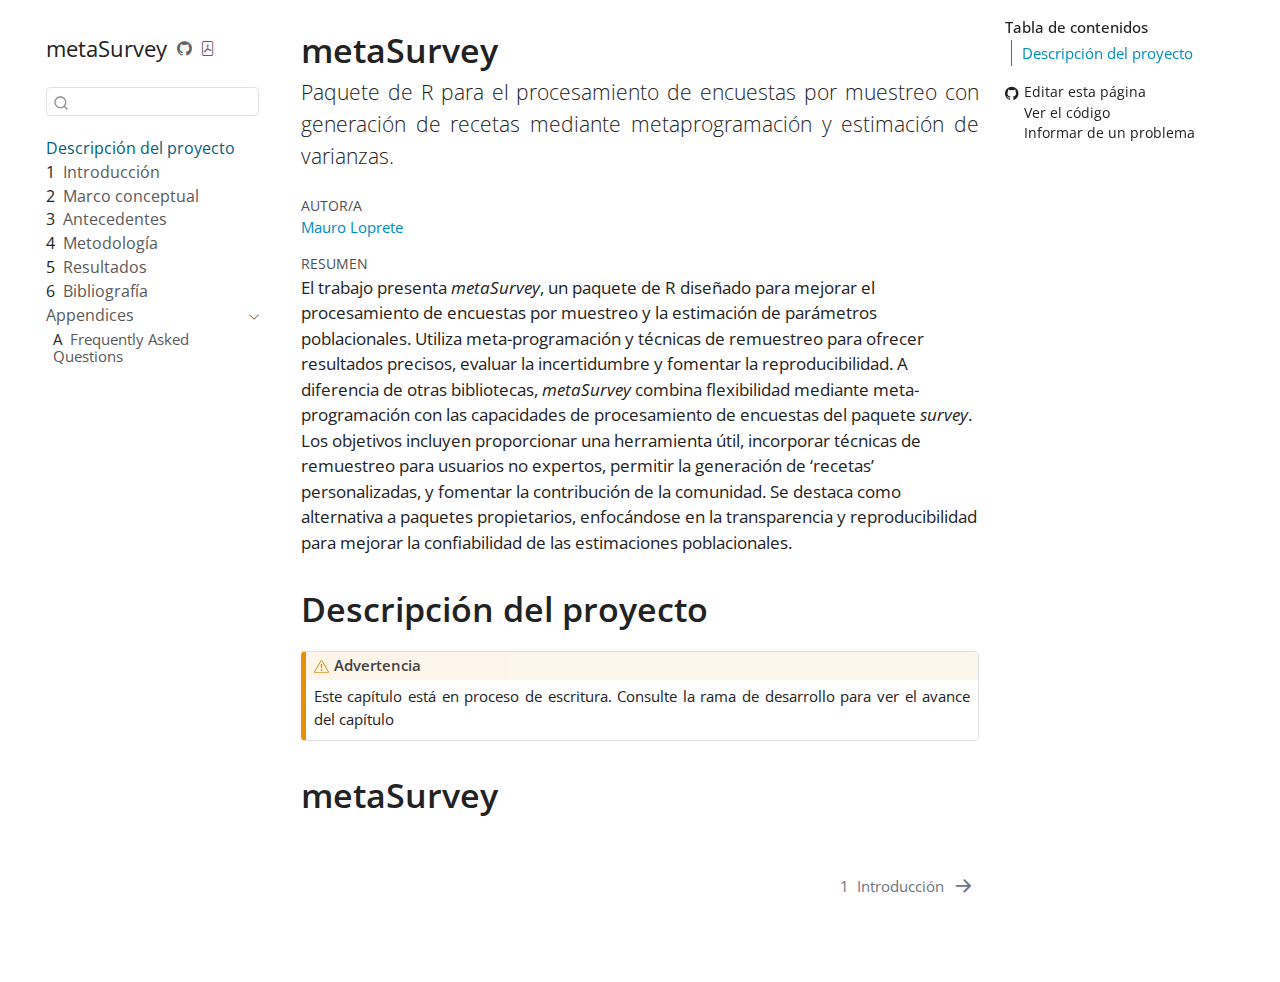
==== commit 8c7abedd: "Fix bibliography" ====
--- a/output/index.html
+++ b/output/index.html
@@ -146,6 +146,12 @@
  <span class="menu-text"><span class="chapter-number">5</span>&nbsp; <span class="chapter-title">Resultados</span></span></a>
   </div>
 </li>
+        <li class="sidebar-item">
+  <div class="sidebar-item-container"> 
+  <a href="./chapters/bibliography.html" class="sidebar-item-text sidebar-link">
+ <span class="menu-text"><span class="chapter-number">6</span>&nbsp; <span class="chapter-title">Bibliografía</span></span></a>
+  </div>
+</li>
         <li class="sidebar-item sidebar-item-section">
       <div class="sidebar-item-container"> 
             <a class="sidebar-item-text sidebar-link text-start" data-bs-toggle="collapse" data-bs-target="#quarto-sidebar-section-1" role="navigation" aria-expanded="true">
@@ -158,7 +164,7 @@
           <li class="sidebar-item">
   <div class="sidebar-item-container"> 
   <a href="./Appendices/AppendixA.html" class="sidebar-item-text sidebar-link">
- <span class="menu-text"><span class="chapter-number">A</span>&nbsp; <span class="chapter-title">Apendice aburrido de muestreo</span></span></a>
+ <span class="menu-text"><span class="chapter-number">A</span>&nbsp; <span class="chapter-title">Frequently Asked Questions</span></span></a>
   </div>
 </li>
       </ul>
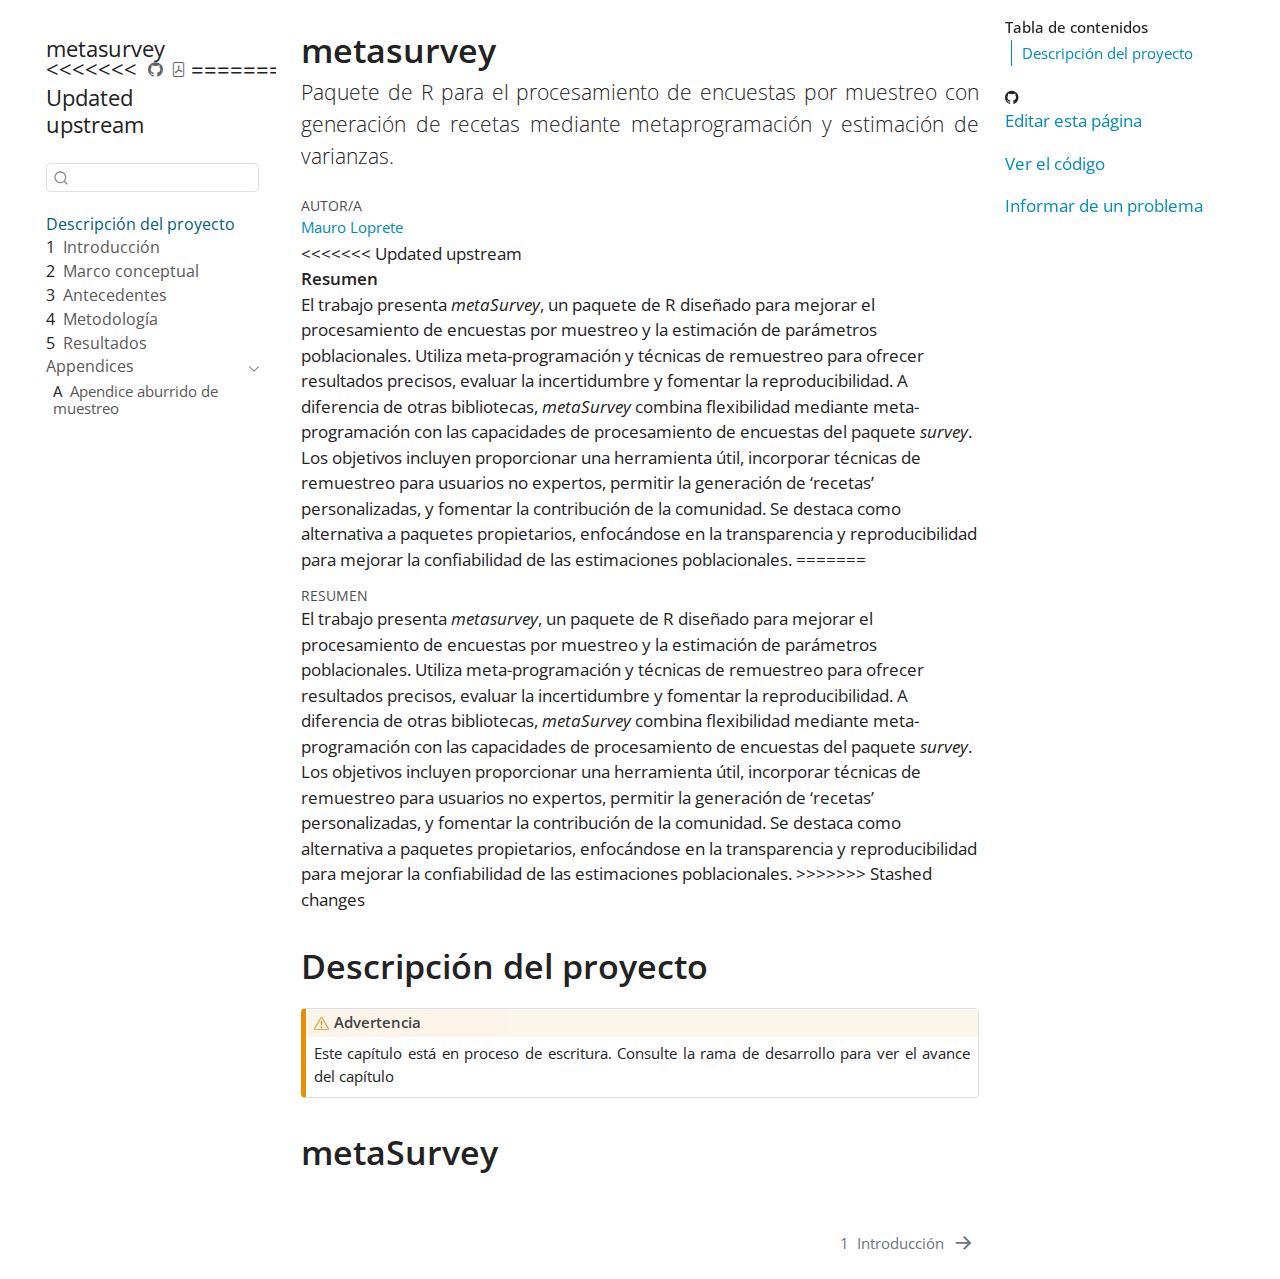
==== commit 5a3beb96: "Merge" ====
--- a/output/index.html
+++ b/output/index.html
@@ -2,13 +2,13 @@
 <html xmlns="http://www.w3.org/1999/xhtml" lang="es" xml:lang="es"><head>
 
 <meta charset="utf-8">
-<meta name="generator" content="quarto-1.5.55">
+<meta name="generator" content="quarto-1.3.433">
 
 <meta name="viewport" content="width=device-width, initial-scale=1.0, user-scalable=yes">
 
 <meta name="author" content="Mauro Loprete">
 
-<title>metaSurvey</title>
+<title>metasurvey</title>
 <style>
 code{white-space: pre-wrap;}
 span.smallcaps{font-variant: small-caps;}
@@ -47,13 +47,7 @@
   "collapse-after": 3,
   "panel-placement": "start",
   "type": "textbox",
-  "limit": 50,
-  "keyboard-shortcut": [
-    "f",
-    "/",
-    "s"
-  ],
-  "show-item-context": false,
+  "limit": 20,
   "language": {
     "search-no-results-text": "Sin resultados",
     "search-matching-documents-text": "documentos encontrados",
@@ -62,7 +56,6 @@
     "search-more-match-text": "resultado adicional en este documento",
     "search-more-matches-text": "resultados adicionales en este documento",
     "search-clear-button-title": "Borrar",
-    "search-text-placeholder": "",
     "search-detached-cancel-button-title": "Cancelar",
     "search-submit-button-title": "Enviar",
     "search-label": "Buscar"
@@ -78,13 +71,13 @@
   <header id="quarto-header" class="headroom fixed-top">
   <nav class="quarto-secondary-nav">
     <div class="container-fluid d-flex">
-      <button type="button" class="quarto-btn-toggle btn" data-bs-toggle="collapse" role="button" data-bs-target=".quarto-sidebar-collapse-item" aria-controls="quarto-sidebar" aria-expanded="false" aria-label="Alternar barra lateral" onclick="if (window.quartoToggleHeadroom) { window.quartoToggleHeadroom(); }">
+      <button type="button" class="quarto-btn-toggle btn" data-bs-toggle="collapse" data-bs-target="#quarto-sidebar,#quarto-sidebar-glass" aria-controls="quarto-sidebar" aria-expanded="false" aria-label="Alternar barra lateral" onclick="if (window.quartoToggleHeadroom) { window.quartoToggleHeadroom(); }">
         <i class="bi bi-layout-text-sidebar-reverse"></i>
       </button>
-        <nav class="quarto-page-breadcrumbs" aria-label="breadcrumb"><ol class="breadcrumb"><li class="breadcrumb-item"><a href="./index.html">Descripción del proyecto</a></li></ol></nav>
-        <a class="flex-grow-1" role="navigation" data-bs-toggle="collapse" data-bs-target=".quarto-sidebar-collapse-item" aria-controls="quarto-sidebar" aria-expanded="false" aria-label="Alternar barra lateral" onclick="if (window.quartoToggleHeadroom) { window.quartoToggleHeadroom(); }">      
-        </a>
-      <button type="button" class="btn quarto-search-button" aria-label="Buscar" onclick="window.quartoOpenSearch();">
+      <nav class="quarto-page-breadcrumbs" aria-label="breadcrumb"><ol class="breadcrumb"><li class="breadcrumb-item"><a href="./index.html">Descripción del proyecto</a></li></ol></nav>
+      <a class="flex-grow-1" role="button" data-bs-toggle="collapse" data-bs-target="#quarto-sidebar,#quarto-sidebar-glass" aria-controls="quarto-sidebar" aria-expanded="false" aria-label="Alternar barra lateral" onclick="if (window.quartoToggleHeadroom) { window.quartoToggleHeadroom(); }">      
+      </a>
+      <button type="button" class="btn quarto-search-button" aria-label="" onclick="window.quartoOpenSearch();">
         <i class="bi bi-search"></i>
       </button>
     </div>
@@ -93,13 +86,18 @@
 <!-- content -->
 <div id="quarto-content" class="quarto-container page-columns page-rows-contents page-layout-article">
 <!-- sidebar -->
-  <nav id="quarto-sidebar" class="sidebar collapse collapse-horizontal quarto-sidebar-collapse-item sidebar-navigation floating overflow-auto">
+  <nav id="quarto-sidebar" class="sidebar collapse collapse-horizontal sidebar-navigation floating overflow-auto">
     <div class="pt-lg-2 mt-2 text-left sidebar-header">
     <div class="sidebar-title mb-0 py-0">
-      <a href="./">metaSurvey</a> 
+      <a href="./">metasurvey</a> 
         <div class="sidebar-tools-main">
+<<<<<<< Updated upstream
+    <a href="https://github.com/metaSurveyR/informe_tfg" rel="" title="Source Code" class="quarto-navigation-tool px-1" aria-label="Source Code"><i class="bi bi-github"></i></a>
+    <a href="./metaSurvey.pdf" rel="" title="Download PDF" class="quarto-navigation-tool px-1" aria-label="Download PDF"><i class="bi bi-file-pdf"></i></a>
+=======
     <a href="https://github.com/metaSurveyR/informe_tfg" title="Source Code" class="quarto-navigation-tool px-1" aria-label="Source Code"><i class="bi bi-github"></i></a>
-    <a href="./metaSurvey.pdf" title="Download PDF" class="quarto-navigation-tool px-1" aria-label="Download PDF"><i class="bi bi-file-pdf"></i></a>
+    <a href="./metasurvey.pdf" title="Download PDF" class="quarto-navigation-tool px-1" aria-label="Download PDF"><i class="bi bi-file-pdf"></i></a>
+>>>>>>> Stashed changes
 </div>
     </div>
       </div>
@@ -146,17 +144,11 @@
  <span class="menu-text"><span class="chapter-number">5</span>&nbsp; <span class="chapter-title">Resultados</span></span></a>
   </div>
 </li>
-        <li class="sidebar-item">
-  <div class="sidebar-item-container"> 
-  <a href="./chapters/bibliography.html" class="sidebar-item-text sidebar-link">
- <span class="menu-text"><span class="chapter-number">6</span>&nbsp; <span class="chapter-title">Bibliografía</span></span></a>
-  </div>
-</li>
         <li class="sidebar-item sidebar-item-section">
       <div class="sidebar-item-container"> 
-            <a class="sidebar-item-text sidebar-link text-start" data-bs-toggle="collapse" data-bs-target="#quarto-sidebar-section-1" role="navigation" aria-expanded="true">
+            <a class="sidebar-item-text sidebar-link text-start" data-bs-toggle="collapse" data-bs-target="#quarto-sidebar-section-1" aria-expanded="true">
  <span class="menu-text">Appendices</span></a>
-          <a class="sidebar-item-toggle text-start" data-bs-toggle="collapse" data-bs-target="#quarto-sidebar-section-1" role="navigation" aria-expanded="true" aria-label="Alternar sección">
+          <a class="sidebar-item-toggle text-start" data-bs-toggle="collapse" data-bs-target="#quarto-sidebar-section-1" aria-expanded="true" aria-label="Alternar sección">
             <i class="bi bi-chevron-right ms-2"></i>
           </a> 
       </div>
@@ -164,7 +156,7 @@
           <li class="sidebar-item">
   <div class="sidebar-item-container"> 
   <a href="./Appendices/AppendixA.html" class="sidebar-item-text sidebar-link">
- <span class="menu-text"><span class="chapter-number">A</span>&nbsp; <span class="chapter-title">Frequently Asked Questions</span></span></a>
+ <span class="menu-text"><span class="chapter-number">A</span>&nbsp; <span class="chapter-title">Apendice aburrido de muestreo</span></span></a>
   </div>
 </li>
       </ul>
@@ -172,7 +164,7 @@
     </ul>
     </div>
 </nav>
-<div id="quarto-sidebar-glass" class="quarto-sidebar-collapse-item" data-bs-toggle="collapse" data-bs-target=".quarto-sidebar-collapse-item"></div>
+<div id="quarto-sidebar-glass" data-bs-toggle="collapse" data-bs-target="#quarto-sidebar,#quarto-sidebar-glass"></div>
 <!-- margin-sidebar -->
     <div id="quarto-margin-sidebar" class="sidebar margin-sidebar">
         <nav id="TOC" role="doc-toc" class="toc-active">
@@ -181,14 +173,14 @@
   <ul>
   <li><a href="#sec-intro" id="toc-sec-intro" class="nav-link active" data-scroll-target="#sec-intro">Descripción del proyecto</a></li>
   </ul>
-<div class="toc-actions"><ul><li><a href="https://github.com/metaSurveyR/informe_tfg/edit/main/index.qmd" class="toc-action"><i class="bi bi-github"></i>Editar esta página</a></li><li><a href="https://github.com/metaSurveyR/informe_tfg/blob/main/index.qmd" class="toc-action"><i class="bi empty"></i>Ver el código</a></li><li><a href="https://github.com/metaSurveyR/informe_tfg/issues/new" class="toc-action"><i class="bi empty"></i>Informar de un problema</a></li></ul></div></nav>
+<div class="toc-actions"><div><i class="bi bi-github"></i></div><div class="action-links"><p><a href="https://github.com/metaSurveyR/informe_tfg/edit/main/index.qmd" class="toc-action">Editar esta página</a></p><p><a href="https://github.com/metaSurveyR/informe_tfg/blob/main/index.qmd" class="toc-action">Ver el código</a></p><p><a href="https://github.com/metaSurveyR/informe_tfg/issues/new" class="toc-action">Informar de un problema</a></p></div></div></nav>
     </div>
 <!-- main -->
 <main class="content" id="quarto-document-content">
 
 <header id="title-block-header" class="quarto-title-block default">
 <div class="quarto-title">
-<h1 class="title">metaSurvey</h1>
+<h1 class="title">metasurvey</h1>
 <p class="subtitle lead">Paquete de R para el procesamiento de encuestas por muestreo con generación de recetas mediante metaprogramación y estimación de varianzas.</p>
 </div>
 
@@ -209,14 +201,17 @@
   
 <div>
   <div class="abstract">
+<<<<<<< Updated upstream
+    <div class="abstract-title">Resumen</div>
+    El trabajo presenta <em>metaSurvey</em>, un paquete de R diseñado para mejorar el procesamiento de encuestas por muestreo y la estimación de parámetros poblacionales. Utiliza meta-programación y técnicas de remuestreo para ofrecer resultados precisos, evaluar la incertidumbre y fomentar la reproducibilidad. A diferencia de otras bibliotecas, <em>metaSurvey</em> combina flexibilidad mediante meta-programación con las capacidades de procesamiento de encuestas del paquete <em>survey</em>. Los objetivos incluyen proporcionar una herramienta útil, incorporar técnicas de remuestreo para usuarios no expertos, permitir la generación de ‘recetas’ personalizadas, y fomentar la contribución de la comunidad. Se destaca como alternativa a paquetes propietarios, enfocándose en la transparencia y reproducibilidad para mejorar la confiabilidad de las estimaciones poblacionales.
+=======
     <div class="block-title">Resumen</div>
-    El trabajo presenta <em>metaSurvey</em>, un paquete de R diseñado para mejorar el procesamiento de encuestas por muestreo y la estimación de parámetros poblacionales. Utiliza meta-programación y técnicas de remuestreo para ofrecer resultados precisos, evaluar la incertidumbre y fomentar la reproducibilidad. A diferencia de otras bibliotecas, <em>metaSurvey</em> combina flexibilidad mediante meta-programación con las capacidades de procesamiento de encuestas del paquete <em>survey</em>. Los objetivos incluyen proporcionar una herramienta útil, incorporar técnicas de remuestreo para usuarios no expertos, permitir la generación de ‘recetas’ personalizadas, y fomentar la contribución de la comunidad. Se destaca como alternativa a paquetes propietarios, enfocándose en la transparencia y reproducibilidad para mejorar la confiabilidad de las estimaciones poblacionales.
-  </div>
-</div>
-
+    El trabajo presenta <em>metasurvey</em>, un paquete de R diseñado para mejorar el procesamiento de encuestas por muestreo y la estimación de parámetros poblacionales. Utiliza meta-programación y técnicas de remuestreo para ofrecer resultados precisos, evaluar la incertidumbre y fomentar la reproducibilidad. A diferencia de otras bibliotecas, <em>metaSurvey</em> combina flexibilidad mediante meta-programación con las capacidades de procesamiento de encuestas del paquete <em>survey</em>. Los objetivos incluyen proporcionar una herramienta útil, incorporar técnicas de remuestreo para usuarios no expertos, permitir la generación de ‘recetas’ personalizadas, y fomentar la contribución de la comunidad. Se destaca como alternativa a paquetes propietarios, enfocándose en la transparencia y reproducibilidad para mejorar la confiabilidad de las estimaciones poblacionales.
+>>>>>>> Stashed changes
+  </div>
+</div>
 
 </header>
-
 
 <div class="cell">
 <style type="text/css">
@@ -287,7 +282,18 @@
     }
     return false;
   }
-  const onCopySuccess = function(e) {
+  const clipboard = new window.ClipboardJS('.code-copy-button', {
+    text: function(trigger) {
+      const codeEl = trigger.previousElementSibling.cloneNode(true);
+      for (const childEl of codeEl.children) {
+        if (isCodeAnnotation(childEl)) {
+          childEl.remove();
+        }
+      }
+      return codeEl.innerText;
+    }
+  });
+  clipboard.on('success', function(e) {
     // button target
     const button = e.trigger;
     // don't keep focus
@@ -319,50 +325,11 @@
     }, 1000);
     // clear code selection
     e.clearSelection();
-  }
-  const getTextToCopy = function(trigger) {
-      const codeEl = trigger.previousElementSibling.cloneNode(true);
-      for (const childEl of codeEl.children) {
-        if (isCodeAnnotation(childEl)) {
-          childEl.remove();
-        }
-      }
-      return codeEl.innerText;
-  }
-  const clipboard = new window.ClipboardJS('.code-copy-button:not([data-in-quarto-modal])', {
-    text: getTextToCopy
   });
-  clipboard.on('success', onCopySuccess);
-  if (window.document.getElementById('quarto-embedded-source-code-modal')) {
-    // For code content inside modals, clipBoardJS needs to be initialized with a container option
-    // TODO: Check when it could be a function (https://github.com/zenorocha/clipboard.js/issues/860)
-    const clipboardModal = new window.ClipboardJS('.code-copy-button[data-in-quarto-modal]', {
-      text: getTextToCopy,
-      container: window.document.getElementById('quarto-embedded-source-code-modal')
-    });
-    clipboardModal.on('success', onCopySuccess);
-  }
-    var localhostRegex = new RegExp(/^(?:http|https):\/\/localhost\:?[0-9]*\//);
-    var mailtoRegex = new RegExp(/^mailto:/);
-      var filterRegex = new RegExp("https:\/\/github\.com\/metaSurveyR\/metaSurvey");
-    var isInternal = (href) => {
-        return filterRegex.test(href) || localhostRegex.test(href) || mailtoRegex.test(href);
-    }
-    // Inspect non-navigation links and adorn them if external
- 	var links = window.document.querySelectorAll('a[href]:not(.nav-link):not(.navbar-brand):not(.toc-action):not(.sidebar-link):not(.sidebar-item-toggle):not(.pagination-link):not(.no-external):not([aria-hidden]):not(.dropdown-item):not(.quarto-navigation-tool):not(.about-link)');
-    for (var i=0; i<links.length; i++) {
-      const link = links[i];
-      if (!isInternal(link.href)) {
-        // undo the damage that might have been done by quarto-nav.js in the case of
-        // links that we want to consider external
-        if (link.dataset.originalHref !== undefined) {
-          link.href = link.dataset.originalHref;
-        }
-      }
-    }
-  function tippyHover(el, contentFn, onTriggerFn, onUntriggerFn) {
+  function tippyHover(el, contentFn) {
     const config = {
       allowHTML: true,
+      content: contentFn,
       maxWidth: 500,
       delay: 100,
       arrow: false,
@@ -372,17 +339,8 @@
       interactive: true,
       interactiveBorder: 10,
       theme: 'quarto',
-      placement: 'bottom-start',
+      placement: 'bottom-start'
     };
-    if (contentFn) {
-      config.content = contentFn;
-    }
-    if (onTriggerFn) {
-      config.onTrigger = onTriggerFn;
-    }
-    if (onUntriggerFn) {
-      config.onUntrigger = onUntriggerFn;
-    }
     window.tippy(el, config); 
   }
   const noterefs = window.document.querySelectorAll('a[role="doc-noteref"]');
@@ -394,130 +352,7 @@
       try { href = new URL(href).hash; } catch {}
       const id = href.replace(/^#\/?/, "");
       const note = window.document.getElementById(id);
-      if (note) {
-        return note.innerHTML;
-      } else {
-        return "";
-      }
-    });
-  }
-  const xrefs = window.document.querySelectorAll('a.quarto-xref');
-  const processXRef = (id, note) => {
-    // Strip column container classes
-    const stripColumnClz = (el) => {
-      el.classList.remove("page-full", "page-columns");
-      if (el.children) {
-        for (const child of el.children) {
-          stripColumnClz(child);
-        }
-      }
-    }
-    stripColumnClz(note)
-    if (id === null || id.startsWith('sec-')) {
-      // Special case sections, only their first couple elements
-      const container = document.createElement("div");
-      if (note.children && note.children.length > 2) {
-        container.appendChild(note.children[0].cloneNode(true));
-        for (let i = 1; i < note.children.length; i++) {
-          const child = note.children[i];
-          if (child.tagName === "P" && child.innerText === "") {
-            continue;
-          } else {
-            container.appendChild(child.cloneNode(true));
-            break;
-          }
-        }
-        if (window.Quarto?.typesetMath) {
-          window.Quarto.typesetMath(container);
-        }
-        return container.innerHTML
-      } else {
-        if (window.Quarto?.typesetMath) {
-          window.Quarto.typesetMath(note);
-        }
-        return note.innerHTML;
-      }
-    } else {
-      // Remove any anchor links if they are present
-      const anchorLink = note.querySelector('a.anchorjs-link');
-      if (anchorLink) {
-        anchorLink.remove();
-      }
-      if (window.Quarto?.typesetMath) {
-        window.Quarto.typesetMath(note);
-      }
-      // TODO in 1.5, we should make sure this works without a callout special case
-      if (note.classList.contains("callout")) {
-        return note.outerHTML;
-      } else {
-        return note.innerHTML;
-      }
-    }
-  }
-  for (var i=0; i<xrefs.length; i++) {
-    const xref = xrefs[i];
-    tippyHover(xref, undefined, function(instance) {
-      instance.disable();
-      let url = xref.getAttribute('href');
-      let hash = undefined; 
-      if (url.startsWith('#')) {
-        hash = url;
-      } else {
-        try { hash = new URL(url).hash; } catch {}
-      }
-      if (hash) {
-        const id = hash.replace(/^#\/?/, "");
-        const note = window.document.getElementById(id);
-        if (note !== null) {
-          try {
-            const html = processXRef(id, note.cloneNode(true));
-            instance.setContent(html);
-          } finally {
-            instance.enable();
-            instance.show();
-          }
-        } else {
-          // See if we can fetch this
-          fetch(url.split('#')[0])
-          .then(res => res.text())
-          .then(html => {
-            const parser = new DOMParser();
-            const htmlDoc = parser.parseFromString(html, "text/html");
-            const note = htmlDoc.getElementById(id);
-            if (note !== null) {
-              const html = processXRef(id, note);
-              instance.setContent(html);
-            } 
-          }).finally(() => {
-            instance.enable();
-            instance.show();
-          });
-        }
-      } else {
-        // See if we can fetch a full url (with no hash to target)
-        // This is a special case and we should probably do some content thinning / targeting
-        fetch(url)
-        .then(res => res.text())
-        .then(html => {
-          const parser = new DOMParser();
-          const htmlDoc = parser.parseFromString(html, "text/html");
-          const note = htmlDoc.querySelector('main.content');
-          if (note !== null) {
-            // This should only happen for chapter cross references
-            // (since there is no id in the URL)
-            // remove the first header
-            if (note.children.length > 0 && note.children[0].tagName === "HEADER") {
-              note.children[0].remove();
-            }
-            const html = processXRef(null, note);
-            instance.setContent(html);
-          } 
-        }).finally(() => {
-          instance.enable();
-          instance.show();
-        });
-      }
-    }, function(instance) {
+      return note.innerHTML;
     });
   }
       let selectedAnnoteEl;
@@ -561,7 +396,6 @@
             }
             div.style.top = top - 2 + "px";
             div.style.height = height + 4 + "px";
-            div.style.left = 0;
             let gutterDiv = window.document.getElementById("code-annotation-line-highlight-gutter");
             if (gutterDiv === null) {
               gutterDiv = window.document.createElement("div");
@@ -587,32 +421,6 @@
         });
         selectedAnnoteEl = undefined;
       };
-        // Handle positioning of the toggle
-    window.addEventListener(
-      "resize",
-      throttle(() => {
-        elRect = undefined;
-        if (selectedAnnoteEl) {
-          selectCodeLines(selectedAnnoteEl);
-        }
-      }, 10)
-    );
-    function throttle(fn, ms) {
-    let throttle = false;
-    let timer;
-      return (...args) => {
-        if(!throttle) { // first call gets through
-            fn.apply(this, args);
-            throttle = true;
-        } else { // all the others get throttled
-            if(timer) clearTimeout(timer); // cancel #2
-            timer = setTimeout(() => {
-              fn.apply(this, args);
-              timer = throttle = false;
-            }, ms);
-        }
-      };
-    }
       // Attach click handler to the DT
       const annoteDls = window.document.querySelectorAll('dt[data-target-cell]');
       for (const annoteDlNode of annoteDls) {
@@ -676,7 +484,7 @@
   <div class="nav-page nav-page-previous">
   </div>
   <div class="nav-page nav-page-next">
-      <a href="./chapters/chapter1.html" class="pagination-link" aria-label="Introducción">
+      <a href="./chapters/chapter1.html" class="pagination-link">
         <span class="nav-page-text"><span class="chapter-number">1</span>&nbsp; <span class="chapter-title">Introducción</span></span> <i class="bi bi-arrow-right-short"></i>
       </a>
   </div>
@@ -685,5 +493,4 @@
 
 
 
-
-<footer class="footer"><div class="nav-footer"><div class="nav-footer-center"><div class="toc-actions d-sm-block d-md-none"><ul><li><a href="https://github.com/metaSurveyR/informe_tfg/edit/main/index.qmd" class="toc-action"><i class="bi bi-github"></i>Editar esta página</a></li><li><a href="https://github.com/metaSurveyR/informe_tfg/blob/main/index.qmd" class="toc-action"><i class="bi empty"></i>Ver el código</a></li><li><a href="https://github.com/metaSurveyR/informe_tfg/issues/new" class="toc-action"><i class="bi empty"></i>Informar de un problema</a></li></ul></div></div></div></footer></body></html>+</body></html>